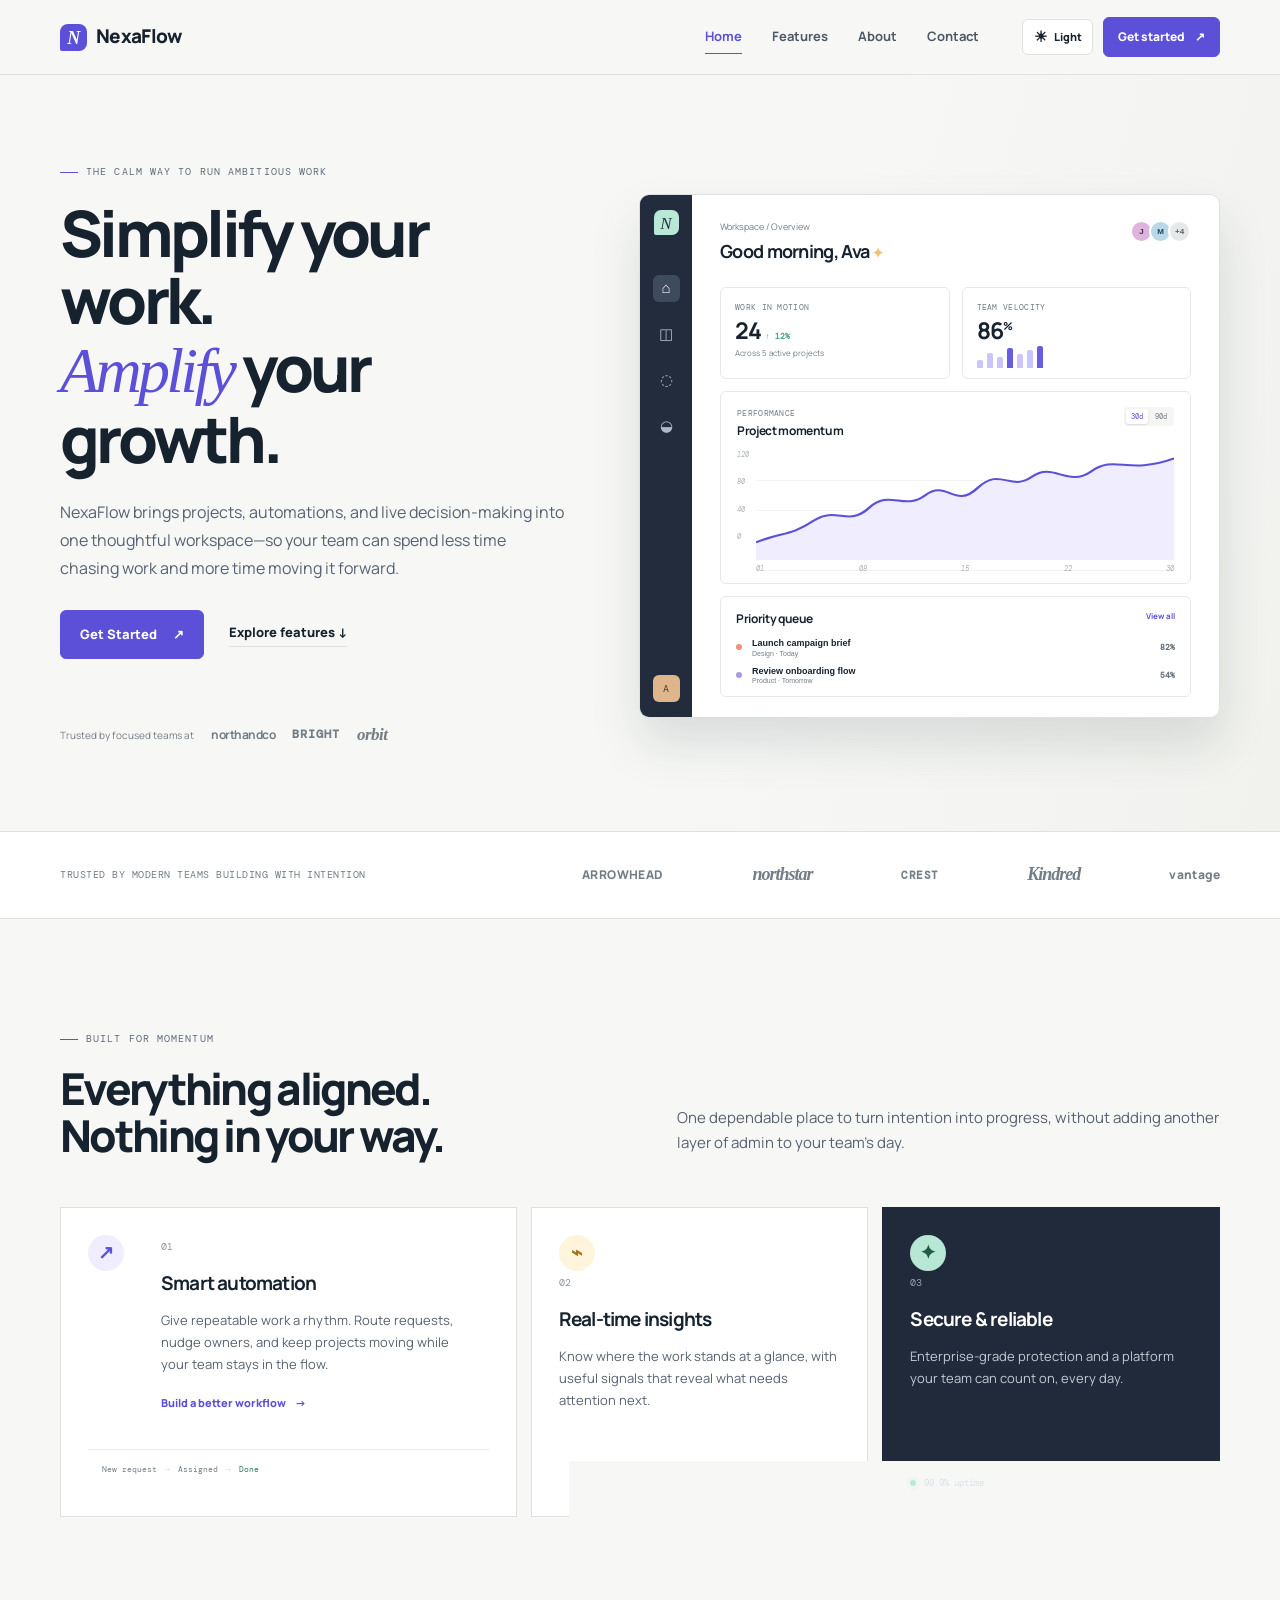
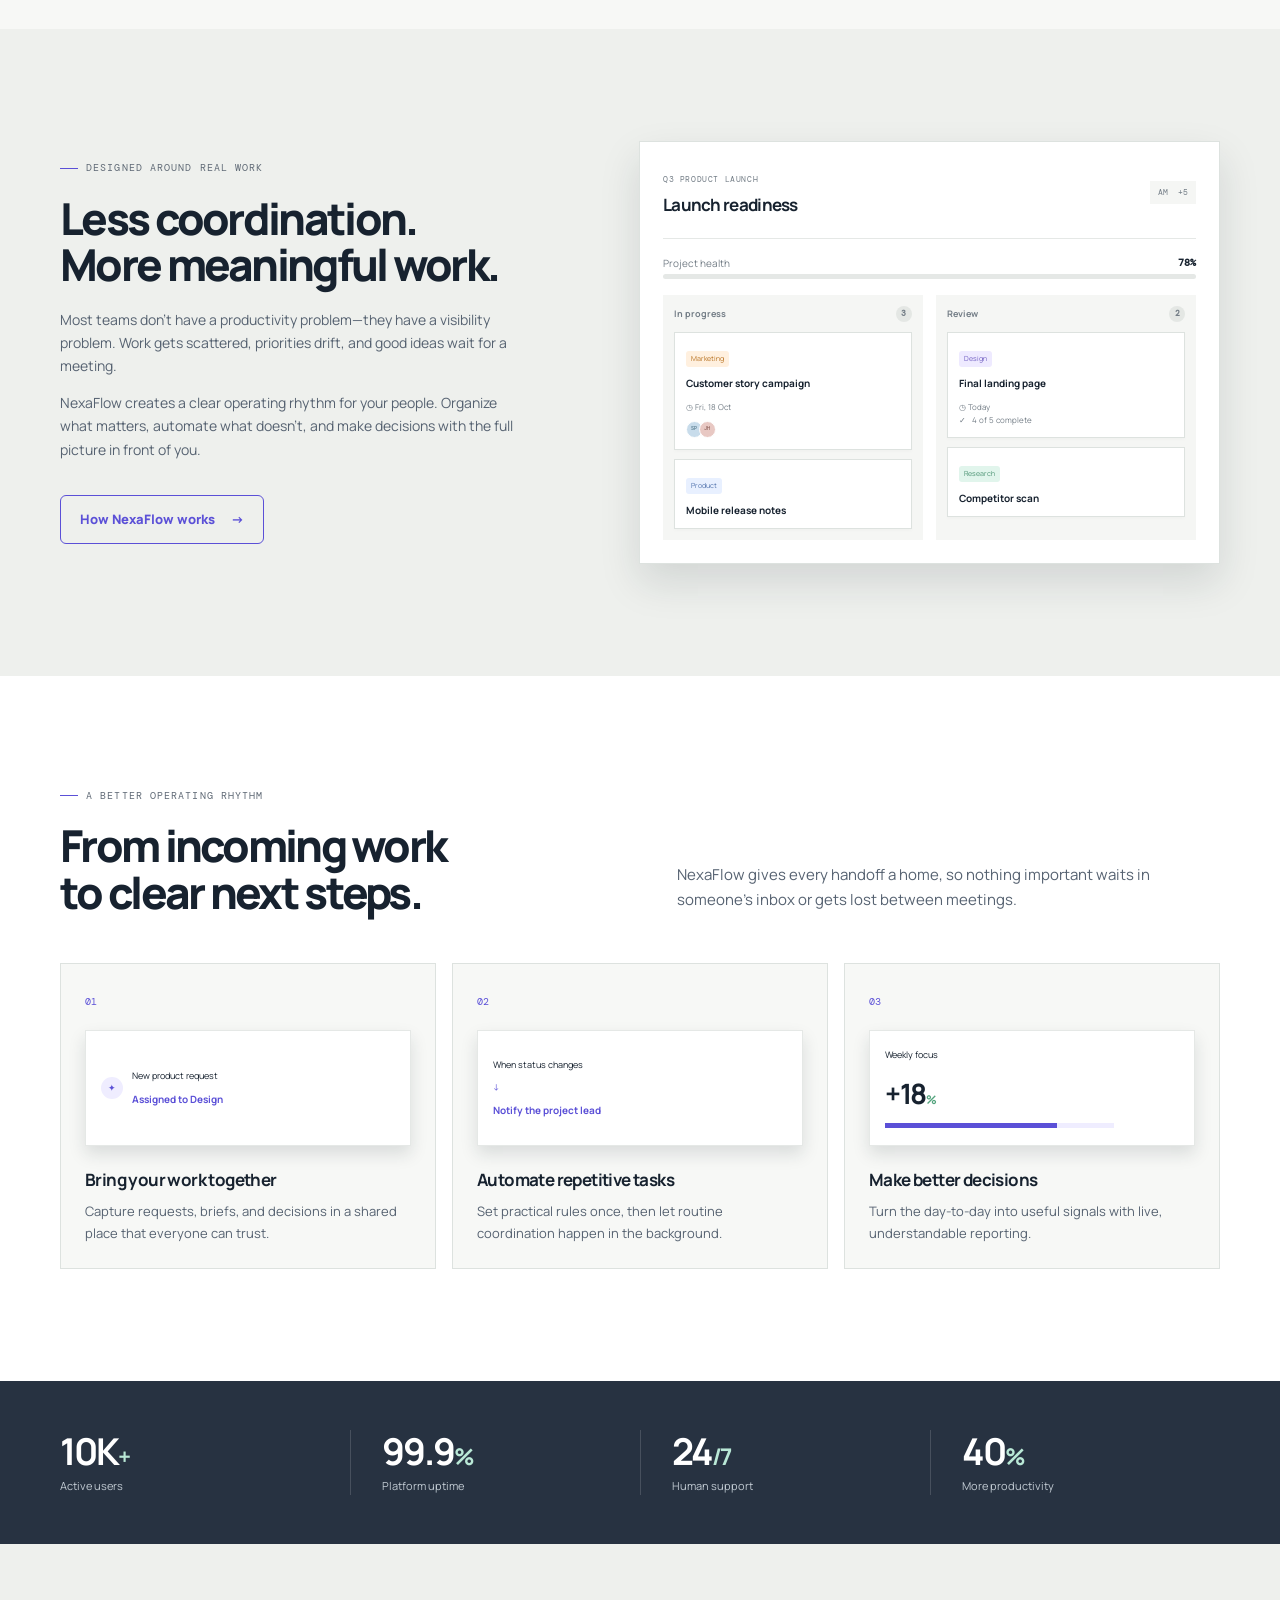
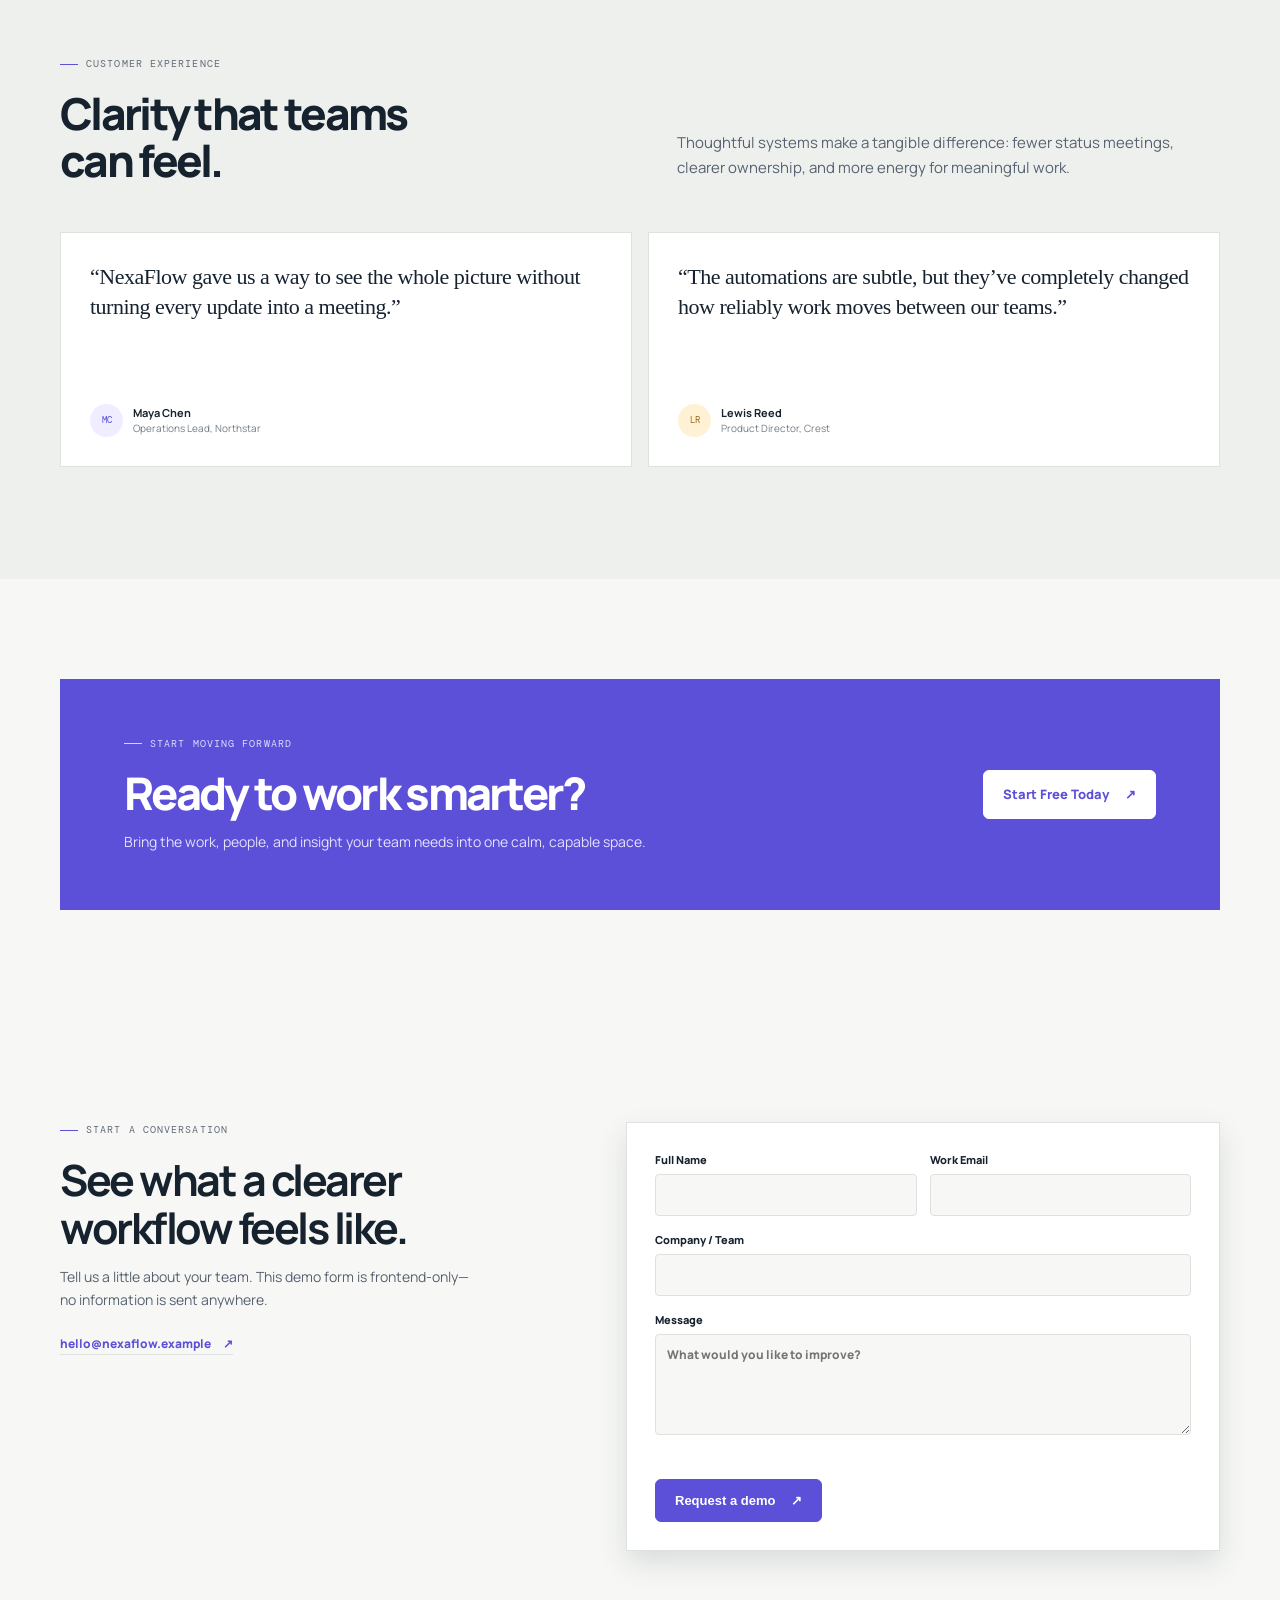
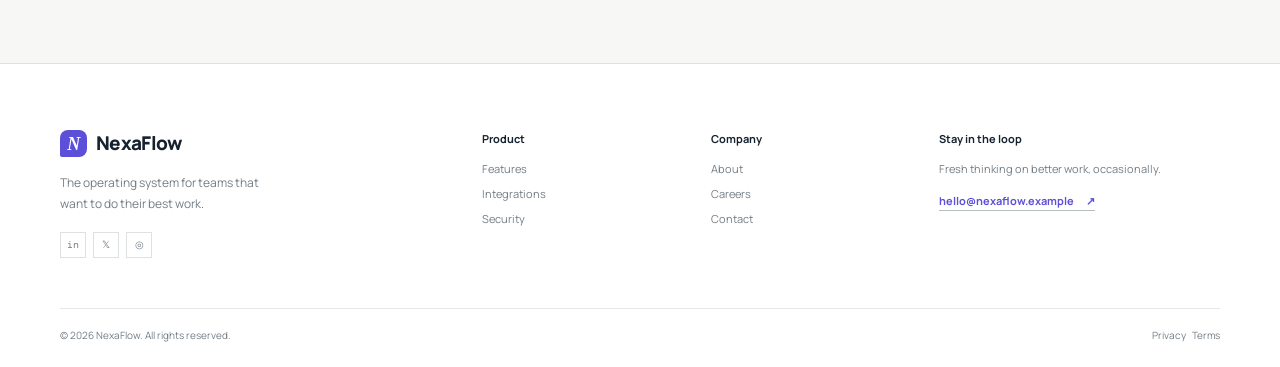
==== index.html @ 43feb3dc "xe" ====
<!DOCTYPE html>
<html lang="en">
  <head>
    <meta charset="UTF-8" />
    <meta name="viewport" content="width=device-width, initial-scale=1.0" />
    <meta name="description" content="NexaFlow is the operating system for focused, high-performing teams." />
    <title>NexaFlow — Work that moves forward</title>
    <link rel="preconnect" href="https://fonts.googleapis.com" />
    <link rel="preconnect" href="https://fonts.gstatic.com" crossorigin />
    <link href="https://fonts.googleapis.com/css2?family=DM+Mono:wght@400;500&family=Manrope:wght@400;500;600;700;800&display=swap" rel="stylesheet" />
    <link rel="stylesheet" href="/WebDev-L1-LandingPage/style.css" />
    <script src="app.js" defer></script>
  </head>
  <body>
    <header class="site-header">
      <nav class="nav container" aria-label="Primary navigation">
        <a class="brand" href="#home" aria-label="NexaFlow home"><span class="brand-mark">N</span>NexaFlow</a>
        <div class="nav-links" id="primary-menu">
          <a href="#home" aria-current="page">Home</a><a href="#features">Features</a><a href="#about">About</a><a href="#contact">Contact</a>
          <a class="mobile-cta" href="#contact">Get started <span aria-hidden="true">↗</span></a>
        </div>
        <div class="nav-actions">
          <button class="theme-toggle" type="button" aria-label="Switch to dark mode" aria-pressed="false">
            <span class="theme-icon theme-sun" aria-hidden="true">☀</span>
            <span class="theme-icon theme-moon" aria-hidden="true">☾</span>
            <span class="theme-toggle-label">Light</span>
          </button>
          <a class="button button-small desktop-cta" href="#contact">Get started <span aria-hidden="true">↗</span></a>
          <button class="menu-toggle" type="button" aria-controls="primary-menu" aria-expanded="false" aria-label="Open navigation menu"><span></span><span></span><span></span></button>
        </div>
      </nav>
    </header>

    <main>
      <section class="hero" id="home">
        <div class="container hero-grid">
          <div class="hero-copy">
            <p class="eyebrow"><span></span> The calm way to run ambitious work</p>
            <h1>Simplify your work.<br /><em>Amplify</em> your growth.</h1>
            <p class="hero-text">NexaFlow brings projects, automations, and live decision-making into one thoughtful workspace—so your team can spend less time chasing work and more time moving it forward.</p>
            <div class="hero-actions">
              <a class="button" href="#contact">Get Started <span aria-hidden="true">↗</span></a>
              <a class="text-link" href="#features">Explore features <span aria-hidden="true">↓</span></a>
            </div>
            <div class="trusted"><span>Trusted by focused teams at</span><b>northandco</b><b>BRIGHT</b><b>orbit</b></div>
          </div>
          <div class="dashboard dashboard-hero" aria-label="NexaFlow workspace preview">
            <div class="dash-sidebar"><div class="dash-logo">N</div><div class="side-icons"><i class="active">⌂</i><i>◫</i><i>◌</i><i>◒</i></div><i class="profile">A</i></div>
            <div class="dash-main">
              <div class="dash-top"><div><p class="dash-breadcrumb">Workspace / Overview</p><h2>Good morning, Ava <span>✦</span></h2></div><button class="avatar-stack" aria-label="Team members"><b>J</b><b>M</b><b>+4</b></button></div>
              <div class="metric-row"><article><small>WORK IN MOTION</small><strong>24 <span>↑ 12%</span></strong><p>Across 5 active projects</p></article><article><small>TEAM VELOCITY</small><strong>86<sup>%</sup></strong><div class="mini-bars"><i></i><i></i><i></i><i></i><i></i><i></i><i></i></div></article></div>
              <div class="chart-card"><div class="card-title"><div><small>PERFORMANCE</small><h3>Project momentum</h3></div><div class="range-switch" aria-label="Chart time range"><button class="is-selected" type="button" data-range="30">30d</button><button type="button" data-range="90">90d</button></div></div><div class="chart"><div class="y-axis"><i>120</i><i>80</i><i>40</i><i>0</i></div><svg viewBox="0 0 400 135" preserveAspectRatio="none" aria-hidden="true"><path class="chart-fill" d="M0 113 C25 100,33 105,55 86 S88 94,108 70 S141 74,162 54 S190 72,212 45 S243 50,264 31 S298 45,321 24 S355 29,400 8 V135 H0Z"/><path class="chart-line" d="M0 113 C25 100,33 105,55 86 S88 94,108 70 S141 74,162 54 S190 72,212 45 S243 50,264 31 S298 45,321 24 S355 29,400 8"/></svg><div class="x-axis"><i>01</i><i>08</i><i>15</i><i>22</i><i>30</i></div></div></div>
              <div class="activity"><div class="card-title"><h3>Priority queue</h3><a href="#features">View all</a></div><button class="task task-button" type="button" data-project="campaign"><span class="task-dot coral"></span><span><b>Launch campaign brief</b><small>Design · Today</small></span><strong>82%</strong></button><button class="task task-button" type="button" data-project="onboarding"><span class="task-dot lilac"></span><span><b>Review onboarding flow</b><small>Product · Tomorrow</small></span><strong>54%</strong></button></div>
            </div>
          </div>
        </div>
      </section>

      <section class="trust-band" aria-label="Trusted by modern teams"><div class="container"><p>Trusted by modern teams building with intention</p><div class="trust-logos" aria-label="Customer logos"><span>ARROWHEAD</span><span>northstar</span><span>CREST</span><span>Kindred</span><span>vantage</span></div></div></section>

      <section class="features section" id="features">
        <div class="container">
          <div class="section-intro"><p class="eyebrow"><span></span> Built for momentum</p><h2>Everything aligned.<br />Nothing in your way.</h2><p>One dependable place to turn intention into progress, without adding another layer of admin to your team’s day.</p></div>
          <div class="feature-grid">
            <article class="feature feature-wide"><div class="feature-icon purple">↗</div><div><p class="feature-number">01</p><h3>Smart automation</h3><p>Give repeatable work a rhythm. Route requests, nudge owners, and keep projects moving while your team stays in the flow.</p><a href="#about">Build a better workflow <span>→</span></a></div><div class="flow-diagram"><span>New request</span><i>→</i><span>Assigned</span><i>→</i><span class="flow-last">Done</span></div></article>
            <article class="feature"><div class="feature-icon amber">⌁</div><p class="feature-number">02</p><h3>Real-time insights</h3><p>Know where the work stands at a glance, with useful signals that reveal what needs attention next.</p></article>
            <article class="feature dark"><div class="feature-icon mint">✦</div><p class="feature-number">03</p><h3>Secure &amp; reliable</h3><p>Enterprise-grade protection and a platform your team can count on, every day.</p><div class="secure-line"><i></i><span>99.9% uptime</span></div></article>
          </div>
        </div>
      </section>

      <section class="product section" id="about"><div class="container product-grid"><div class="product-copy"><p class="eyebrow"><span></span> Designed around real work</p><h2>Less coordination.<br />More meaningful work.</h2><p>Most teams don’t have a productivity problem—they have a visibility problem. Work gets scattered, priorities drift, and good ideas wait for a meeting.</p><p>NexaFlow creates a clear operating rhythm for your people. Organize what matters, automate what doesn’t, and make decisions with the full picture in front of you.</p><a class="button button-outline" href="#contact">How NexaFlow works <span>→</span></a></div><div class="board" aria-label="Project board preview"><div class="board-heading"><div><span class="board-kicker">Q3 PRODUCT LAUNCH</span><h3>Launch readiness</h3></div><span class="board-avatars">AM&nbsp; +5</span></div><div class="board-progress"><span>Project health</span><b>78%</b><i><em></em></i></div><div class="board-columns"><div><h4>In progress <b>3</b></h4><article class="board-card"><small class="tag orange">Marketing</small><strong>Customer story campaign</strong><p><span>◷</span> Fri, 18 Oct</p><div class="card-people"><i>SP</i><i>JH</i></div></article><article class="board-card compact"><small class="tag blue">Product</small><strong>Mobile release notes</strong></article></div><div><h4>Review <b>2</b></h4><article class="board-card"><small class="tag purple-tag">Design</small><strong>Final landing page</strong><p><span>◷</span> Today</p><div class="checklist">✓ &nbsp; 4 of 5 complete</div></article><article class="board-card compact"><small class="tag green">Research</small><strong>Competitor scan</strong></article></div></div></div></div></section>

      <section class="how-it-works section"><div class="container"><div class="section-intro"><p class="eyebrow"><span></span> A better operating rhythm</p><h2>From incoming work<br />to clear next steps.</h2><p>NexaFlow gives every handoff a home, so nothing important waits in someone’s inbox or gets lost between meetings.</p></div><div class="steps-grid"><article class="step-card reveal"><span class="step-number">01</span><div class="step-visual inbox-visual"><i>✦</i><span>New product request</span><b>Assigned to Design</b></div><h3>Bring your work together</h3><p>Capture requests, briefs, and decisions in a shared place that everyone can trust.</p></article><article class="step-card reveal"><span class="step-number">02</span><div class="step-visual automation-visual"><span>When status changes</span><i>↓</i><b>Notify the project lead</b></div><h3>Automate repetitive tasks</h3><p>Set practical rules once, then let routine coordination happen in the background.</p></article><article class="step-card reveal"><span class="step-number">03</span><div class="step-visual insight-visual"><span>Weekly focus</span><strong>+18<small>%</small></strong><i></i></div><h3>Make better decisions</h3><p>Turn the day-to-day into useful signals with live, understandable reporting.</p></article></div></div></section>

      <section class="stats"><div class="container stats-grid"><div><strong>10K<span>+</span></strong><p>Active users</p></div><div><strong>99.9<span>%</span></strong><p>Platform uptime</p></div><div><strong>24<span>/7</span></strong><p>Human support</p></div><div><strong>40<span>%</span></strong><p>More productivity</p></div></div></section>

      <section class="testimonials section"><div class="container"><div class="section-intro"><p class="eyebrow"><span></span> Customer experience</p><h2>Clarity that teams<br />can feel.</h2><p>Thoughtful systems make a tangible difference: fewer status meetings, clearer ownership, and more energy for meaningful work.</p></div><div class="testimonial-grid"><figure class="testimonial reveal"><blockquote>“NexaFlow gave us a way to see the whole picture without turning every update into a meeting.”</blockquote><figcaption><span class="person-avatar purple-avatar">MC</span><span><b>Maya Chen</b><small>Operations Lead, Northstar</small></span></figcaption></figure><figure class="testimonial reveal"><blockquote>“The automations are subtle, but they’ve completely changed how reliably work moves between our teams.”</blockquote><figcaption><span class="person-avatar amber-avatar">LR</span><span><b>Lewis Reed</b><small>Product Director, Crest</small></span></figcaption></figure></div></div></section>

      <section class="final-cta section" id="contact"><div class="container cta-panel"><div><p class="eyebrow light"><span></span> Start moving forward</p><h2>Ready to work smarter?</h2><p>Bring the work, people, and insight your team needs into one calm, capable space.</p></div><a class="button button-light" href="#contact-form">Start Free Today <span>↗</span></a></div></section>

      <section class="contact-section section" id="contact-form"><div class="container contact-grid"><div><p class="eyebrow"><span></span> Start a conversation</p><h2>See what a clearer<br />workflow feels like.</h2><p>Tell us a little about your team. This demo form is frontend-only—no information is sent anywhere.</p><a class="contact-email" href="mailto:hello@nexaflow.example">hello@nexaflow.example <span>↗</span></a></div><form class="contact-form" novalidate><div class="form-row"><label>Full Name<input name="name" autocomplete="name" required /></label><label>Work Email<input name="email" type="email" autocomplete="email" required /></label></div><label>Company / Team<input name="company" autocomplete="organization" required /></label><label>Message<textarea name="message" rows="4" required placeholder="What would you like to improve?"></textarea></label><p class="form-status" role="status" aria-live="polite"></p><button class="button" type="submit"><span class="button-text">Request a demo</span><span class="button-loader" aria-hidden="true"></span><span aria-hidden="true">↗</span></button></form></div></section>
    </main>

    <footer class="footer"><div class="container footer-grid"><div class="footer-brand"><a class="brand" href="#home"><span class="brand-mark">N</span>NexaFlow</a><p>The operating system for teams that want to do their best work.</p><div class="socials"><a href="#contact" aria-label="LinkedIn">in</a><a href="#contact" aria-label="X">𝕏</a><a href="#contact" aria-label="Instagram">◎</a></div></div><div><h4>Product</h4><a href="#features">Features</a><a href="#about">Integrations</a><a href="#contact">Security</a></div><div><h4>Company</h4><a href="#about">About</a><a href="#contact">Careers</a><a href="#contact">Contact</a></div><div><h4>Stay in the loop</h4><p class="newsletter-text">Fresh thinking on better work, occasionally.</p><a class="footer-email" href="mailto:hello@nexaflow.example">hello@nexaflow.example <span>↗</span></a></div></div><div class="container footer-bottom"><span>© 2026 NexaFlow. All rights reserved.</span><span><a href="#contact">Privacy</a>&nbsp;&nbsp; <a href="#contact">Terms</a></span></div></footer>
    <div class="project-modal" aria-hidden="true" role="dialog" aria-modal="true" aria-labelledby="modal-title"><div class="modal-backdrop" data-close-modal></div><div class="modal-card" role="document"><button class="modal-close" type="button" aria-label="Close project details" data-close-modal>×</button><p class="eyebrow"><span></span> Project details</p><h2 id="modal-title">Launch campaign brief</h2><p class="modal-copy">A focused campaign plan for the Q3 launch, including audience, positioning, channel ownership, and final review milestones.</p><div class="modal-meta"><span><b>Owner</b> Maya Chen</span><span><b>Due</b> Today</span><span><b>Status</b> In review</span></div><div class="modal-progress"><div><span>Completion</span><b>82%</b></div><i><em></em></i></div><button class="button" type="button" data-close-modal>Got it <span>→</span></button></div></div>
  </body>
</html>
---- WebDev-L1-LandingPage/style.css ----
:root { --ink:#17222f; --muted:#64707d; --paper:#f7f8f6; --line:#dde2df; --purple:#5b50d7; --purple-soft:#efedff; --mint:#b9e8d6; --coral:#ef907e; --amber:#edc46f; --navy:#202a3b; --serif: Georgia, 'Times New Roman', serif; --sans:'Manrope',Arial,sans-serif; --mono:'DM Mono',monospace; }
* { box-sizing:border-box; } html { scroll-behavior:smooth; } body { margin:0; color:var(--ink); background:var(--paper); font-family:var(--sans); font-size:15px; line-height:1.65; overflow-x:hidden; } a { color:inherit; text-decoration:none; } .container { width:min(1160px, calc(100% - 48px)); margin:auto; } .site-header { position:sticky; top:0; z-index:20; background:rgba(247,248,246,.94); border-bottom:1px solid rgba(221,226,223,.8); backdrop-filter:blur(10px); } .nav { height:74px; display:flex; align-items:center; justify-content:space-between; gap:25px; } .brand { display:inline-flex; align-items:center; gap:9px; font-size:19px; font-weight:800; letter-spacing:-.7px; } .brand-mark { display:inline-grid; place-items:center; width:27px; height:27px; color:#fff; background:var(--purple); border-radius:8px 8px 8px 2px; font-family:var(--serif); font-size:18px; font-style:italic; } .nav-links { display:flex; gap:30px; margin-left:auto; margin-right:18px; } .nav-links a { position:relative; color:#4e5966; font-size:13px; font-weight:700; } .nav-links a:after { content:''; position:absolute; left:0; bottom:-6px; height:1px; width:0; background:var(--purple); transition:.25s; } .nav-links a:hover { color:var(--purple); } .nav-links a:hover:after { width:100%; } .button { display:inline-flex; align-items:center; justify-content:center; gap:16px; padding:13px 19px; border:1px solid var(--purple); border-radius:6px; background:var(--purple); color:#fff; font-size:13px; font-weight:800; transition:transform .22s, background .22s, box-shadow .22s; } .button:hover { background:#483ec0; box-shadow:0 9px 20px rgba(72,62,192,.18); transform:translateY(-2px); } .button-small { padding:9px 14px; gap:10px; font-size:12px; }.hero { padding:89px 0 82px; background:linear-gradient(105deg,#f7f8f6 60%,#f1f2ee); }.hero-grid,.product-grid { display:grid; grid-template-columns:.93fr 1.07fr; align-items:center; gap:74px; }.eyebrow { display:flex; align-items:center; gap:8px; margin:0 0 18px; color:#616b77; font-family:var(--mono); font-size:10px; letter-spacing:1.1px; text-transform:uppercase; }.eyebrow span { width:18px; height:1px; background:var(--purple); }.hero h1,.section-intro h2,.product h2,.cta-panel h2 { margin:0; font-size:clamp(42px,5vw,67px); letter-spacing:-3.7px; line-height:1.06; font-weight:800; }.hero h1 em { color:var(--purple); font-family:var(--serif); font-weight:400; }.hero-text { max-width:535px; margin:25px 0 28px; color:#566271; font-size:16px; line-height:1.75; }.hero-actions { display:flex; align-items:center; gap:25px; }.text-link { border-bottom:1px solid #aeb5bc; padding-bottom:3px; color:#354150; font-size:13px; font-weight:800; }.text-link:hover { color:var(--purple); border-color:var(--purple); }.trusted { display:flex; align-items:center; gap:17px; margin-top:62px; color:#8b9298; font-size:10px; }.trusted b { color:#8b9298; font-size:12px; letter-spacing:-.5px; }.trusted b:nth-child(3){ font-family:var(--mono); letter-spacing:1px; }.trusted b:nth-child(4){ font-family:var(--serif); font-size:17px; font-style:italic; }
/* dashboard */ .dashboard { overflow:hidden; background:#fff; border:1px solid #d7ddda; border-radius:10px; box-shadow:0 26px 50px rgba(26,37,47,.13); }.dashboard-hero { display:grid; grid-template-columns:52px 1fr; min-height:466px; }.dash-sidebar { display:flex; flex-direction:column; align-items:center; padding:15px 0; background:#222c3c; color:#aeb9c6; }.dash-logo { display:grid; place-items:center; width:25px; height:25px; margin-bottom:40px; border-radius:7px 7px 7px 2px; background:var(--mint); color:#273242; font-family:var(--serif); font-size:17px; font-style:italic; }.side-icons { display:grid; gap:19px; }.side-icons i,.profile { display:grid; place-items:center; width:27px; height:27px; border-radius:6px; font-size:15px; font-style:normal; }.side-icons .active { background:#3e4b5c; color:#fff; }.profile { margin-top:auto; background:#dfb68b; color:#443728; font-family:var(--mono); font-size:10px; }.dash-main { padding:25px 28px 20px; }.dash-top,.card-title { display:flex; justify-content:space-between; gap:15px; align-items:flex-start; }.dash-breadcrumb { margin:0 0 2px; color:#9aa3ab; font-size:9px; }.dash-top h2 { margin:0; font-size:18px; letter-spacing:-.7px; }.dash-top h2 span { color:#edc46f; font-size:14px; }.avatar-stack { display:flex; padding:0; background:none; border:0; }.avatar-stack b { display:grid; place-items:center; width:23px; height:23px; margin-left:-4px; border:2px solid #fff; border-radius:50%; background:#dcb4dc; color:#48354c; font-size:8px; }.avatar-stack b:nth-child(2){background:#b9d8e8;color:#244458}.avatar-stack b:nth-child(3){background:#e7e9e8;color:#55606a}.metric-row { display:grid; grid-template-columns:1fr 1fr; gap:12px; margin:20px 0 12px; }.metric-row article,.chart-card,.activity { border:1px solid #e5e8e6; border-radius:6px; }.metric-row article { padding:13px 14px 10px; }.metric-row small,.card-title small { display:block; color:#8c969c; font-family:var(--mono); font-size:8px; letter-spacing:.3px; }.metric-row strong { display:block; margin-top:3px; font-size:23px; letter-spacing:-1px; line-height:1.2; }.metric-row strong span { color:#55a77f; font-family:var(--mono); font-size:8px; letter-spacing:0; }.metric-row sup { font-size:11px; }.metric-row p { margin:2px 0 0; color:#9099a0; font-size:8px; }.mini-bars { display:flex; height:22px; align-items:end; gap:4px; margin-top:2px; }.mini-bars i { width:6px; background:#cac5fa; border-radius:2px 2px 0 0; }.mini-bars i:nth-child(1){height:8px}.mini-bars i:nth-child(2){height:15px}.mini-bars i:nth-child(3){height:11px}.mini-bars i:nth-child(4){height:20px;background:#675de0}.mini-bars i:nth-child(5){height:14px}.mini-bars i:nth-child(6){height:18px}.mini-bars i:nth-child(7){height:22px;background:#675de0}.chart-card { padding:15px 16px 9px; }.card-title h3 { margin:0; font-size:12px; letter-spacing:-.35px; }.card-title>span,.card-title a { color:#7c858e; font-size:8px; }.card-title a { color:var(--purple); font-weight:700; }.chart { position:relative; height:123px; margin:11px 0 0 19px; background:repeating-linear-gradient(to bottom,transparent 0,transparent 29px,#f0f2f1 30px); }.chart svg { position:absolute; width:100%; height:108px; bottom:14px; }.chart-line { fill:none; stroke:#675de0; stroke-width:2.5; }.chart-fill { fill:#f0efff; }.y-axis,.x-axis { position:absolute; color:#aab1b5; font-family:var(--mono); font-size:7px; }.y-axis { left:-19px; top:-2px; height:93px; display:flex; flex-direction:column; justify-content:space-between; }.x-axis { display:flex; justify-content:space-between; width:100%; bottom:0; }.activity { margin-top:12px; padding:12px 15px; }.task { display:grid; grid-template-columns:8px 1fr auto; align-items:center; gap:8px; padding-top:9px; }.task-dot { width:6px; height:6px; border-radius:50%; }.coral{background:var(--coral)} .lilac{background:#a69be7}.task b { display:block; font-size:9px; line-height:1.3; }.task small { display:block; color:#9ba2a7; font-size:7px; }.task strong { color:#69727a; font-family:var(--mono); font-size:8px; }
.section { padding:112px 0; }.section-intro { display:grid; grid-template-columns:1fr 1fr; column-gap:74px; margin-bottom:48px; }.section-intro .eyebrow { grid-column:1/-1; }.section-intro h2,.product h2,.cta-panel h2 { font-size:44px; letter-spacing:-2.7px; }.section-intro>p:last-child { align-self:end; margin:0 0 3px; color:var(--muted); }.feature-grid { display:grid; grid-template-columns:1.15fr .85fr .85fr; gap:14px; }.feature { position:relative; min-height:310px; padding:27px; border:1px solid var(--line); background:#fff; }.feature-wide { display:grid; grid-template-columns:55px 1fr; column-gap:18px; }.feature-icon { display:grid; place-items:center; width:36px; height:36px; border-radius:50%; font-size:19px; font-weight:600; }.purple{background:var(--purple-soft);color:var(--purple)}.amber{background:#fff5dc;color:#a77512}.mint{background:#b8e8d5;color:#245a4b}.feature-number { margin:4px 0 13px; color:#8e969d; font-family:var(--mono); font-size:10px; }.feature h3 { margin:0 0 9px; font-size:19px; letter-spacing:-.8px; }.feature p:not(.feature-number) { max-width:310px; margin:0; color:var(--muted); font-size:13px; line-height:1.7; }.feature a { display:inline-block; margin-top:19px; color:var(--purple); font-size:11px; font-weight:800; }.feature a span { margin-left:7px; }.flow-diagram { grid-column:1/-1; align-self:end; display:flex; align-items:center; gap:8px; padding:13px 14px; border-top:1px solid #edf0ee; color:#75808a; font-family:var(--mono); font-size:8px; }.flow-diagram i { color:#c3c9c7; font-style:normal; }.flow-diagram .flow-last { color:#287c63; }.feature.dark { background:#222c3c; border-color:#222c3c; color:#fff; }.feature.dark .feature-number { color:#97a2b2; }.feature.dark p:not(.feature-number) { color:#c3cbd4; }.secure-line { position:absolute; bottom:25px; left:27px; right:27px; display:flex; align-items:center; gap:8px; color:#d9e1e8; font-family:var(--mono); font-size:9px; }.secure-line i { width:6px; height:6px; border-radius:50%; background:var(--mint); box-shadow:0 0 0 4px rgba(185,232,214,.12); }
.product { background:#eef0ed; }.product-copy p:not(.eyebrow) { max-width:470px; color:#5f6a73; font-size:14px; }.product-copy p:nth-of-type(2) { margin-top:20px; }.button-outline { margin-top:20px; background:transparent; color:var(--purple); }.button-outline:hover { color:#fff; }.board { padding:23px; border:1px solid #d4dad6; background:#fff; box-shadow:0 18px 38px rgba(44,60,54,.09); }.board-heading { display:flex; align-items:center; justify-content:space-between; padding-bottom:18px; border-bottom:1px solid #e8ece9; }.board-kicker { color:#8b9694; font-family:var(--mono); font-size:8px; letter-spacing:.6px; }.board-heading h3 { margin:2px 0 0; font-size:17px; letter-spacing:-.7px; }.board-avatars { padding:5px 8px; background:#f3f4f2; color:#6c747d; font-family:var(--mono); font-size:8px; }.board-progress { display:grid; grid-template-columns:1fr auto; align-items:center; gap:3px 10px; padding:16px 0; color:#68737d; font-size:10px; }.board-progress b { color:#3a4650; font-family:var(--mono); font-size:10px; }.board-progress i { grid-column:1/-1; display:block; height:5px; background:#edf0ee; border-radius:5px; }.board-progress em { display:block; width:78%; height:100%; background:#7b70df; border-radius:5px; }.board-columns { display:grid; grid-template-columns:1fr 1fr; gap:13px; }.board-columns>div { min-width:0; padding:11px; background:#f5f6f4; }.board-columns h4 { display:flex; justify-content:space-between; align-items:center; margin:0 0 10px; color:#66707a; font-size:9px; }.board-columns h4 b { display:grid; place-items:center; width:16px; height:16px; border-radius:50%; background:#e4e7e4; font-family:var(--mono); font-size:8px; }.board-card { padding:11px; margin-bottom:9px; background:#fff; border:1px solid #e5e8e5; box-shadow:0 2px 3px rgba(0,0,0,.02); }.board-card:last-child { margin-bottom:0; }.board-card .tag { display:inline-block; padding:2px 5px; border-radius:3px; font-size:7px; }.orange{background:#fff0df;color:#b87221}.blue{background:#e8f0ff;color:#5273ad}.purple-tag{background:#eeeaff;color:#7361c3}.green{background:#e1f5ec;color:#4d9474}.board-card strong { display:block; margin:7px 0 10px; font-size:10px; line-height:1.4; }.board-card p,.checklist { margin:0; color:#929aa0; font-size:8px; }.card-people { display:flex; margin-top:8px; }.card-people i { display:grid; place-items:center; width:17px; height:17px; margin-right:-4px; border:1px solid #fff; border-radius:50%; background:#c8dceb; color:#386075; font-family:var(--mono); font-size:5px; font-style:normal; }.card-people i+ i { background:#e8c8c3; color:#75463e; }.compact strong { margin-bottom:0; }
.stats { padding:49px 0; background:#273241; color:#fff; }.stats-grid { display:grid; grid-template-columns:repeat(4,1fr); }.stats-grid>div { padding:0 31px; border-left:1px solid rgba(255,255,255,.15); }.stats-grid>div:first-child { border-left:0; padding-left:0; }.stats strong { display:block; font-size:37px; letter-spacing:-2px; line-height:1.15; }.stats strong span { color:var(--mint); font-size:23px; }.stats p { margin:4px 0 0; color:#c2cbd3; font-size:11px; }.final-cta { padding:100px 0; }.cta-panel { display:flex; align-items:center; justify-content:space-between; gap:40px; padding:57px 64px; background:var(--purple); color:#fff; }.eyebrow.light { color:#dedbff; }.eyebrow.light span { background:var(--mint); }.cta-panel h2 { font-size:45px; }.cta-panel p:not(.eyebrow) { max-width:550px; margin:12px 0 0; color:#e4e1ff; font-size:14px; }.button-light { flex:none; background:#fff; border-color:#fff; color:var(--purple); }.button-light:hover { background:#eff0ff; color:#4137b3; box-shadow:none; }.footer { padding:64px 0 23px; border-top:1px solid var(--line); background:#fff; }.footer-grid { display:grid; grid-template-columns:2fr 1fr 1fr 1.45fr; gap:35px; padding-bottom:50px; }.footer-brand p { max-width:225px; margin:14px 0 18px; color:#737d86; font-size:12px; line-height:1.7; }.socials { display:flex; gap:7px; }.socials a { display:grid; place-items:center; width:26px; height:26px; border:1px solid #dce2de; color:#69737c; font-family:var(--mono); font-size:10px; transition:.2s; }.socials a:hover { border-color:var(--purple); color:var(--purple); }.footer h4 { margin:2px 0 12px; font-size:11px; }.footer-grid>div:not(:first-child) a:not(.footer-email) { display:block; margin:7px 0; color:#707a83; font-size:11px; }.footer-grid>div:not(:first-child) a:hover { color:var(--purple); }.newsletter-text { margin:0 0 10px; color:#737d86; font-size:11px; }.footer-email { display:inline-block; border-bottom:1px solid #b7bfbb; color:var(--purple); font-size:11px; font-weight:700; }.footer-email span { margin-left:10px; }.footer-bottom { display:flex; justify-content:space-between; padding-top:18px; border-top:1px solid #e9ece9; color:#89929a; font-size:10px; }
@media (max-width: 900px) { .hero { padding:65px 0; }.hero-grid,.product-grid { grid-template-columns:1fr; gap:48px; }.hero-copy { max-width:680px; }.dashboard-hero { max-width:680px; width:100%; }.section { padding:78px 0; }.section-intro { gap:35px; }.feature-grid { grid-template-columns:1.15fr 1fr; }.feature.dark { grid-column:1/-1; min-height:230px; }.cta-panel { padding:44px; }.footer-grid { grid-template-columns:1.7fr 1fr 1fr; }.footer-grid>div:last-child { grid-column:1/-1; }.trusted { margin-top:38px; } }
@media (max-width: 620px) { .container { width:min(100% - 32px, 1160px); }.nav { height:64px; }.nav-links { display:none; }.button-small { margin-left:auto; }.hero { padding:54px 0 55px; }.hero h1 { font-size:43px; letter-spacing:-2.6px; }.hero-text { font-size:14px; }.hero-actions { gap:17px; }.trusted { flex-wrap:wrap; gap:7px 14px; font-size:9px; }.dashboard-hero { grid-template-columns:42px 1fr; min-height:420px; }.dash-main { padding:18px 14px 15px; }.dash-sidebar { padding:11px 0; }.dash-logo { margin-bottom:31px; }.metric-row { gap:7px; }.metric-row article { padding:10px; }.chart-card { padding:12px 10px 7px; }.activity { padding:10px; }.section-intro { display:block; margin-bottom:31px; }.section-intro h2,.product h2,.cta-panel h2 { font-size:36px; letter-spacing:-2.1px; }.section-intro>p:last-child { margin-top:15px; }.feature-grid { grid-template-columns:1fr; }.feature,.feature.dark { min-height:0; }.feature-wide { min-height:280px; }.feature.dark { min-height:230px; }.product-grid { gap:40px; }.board { padding:14px; }.board-columns { gap:7px; }.board-columns>div { padding:7px; }.board-card { padding:8px; }.stats { padding:27px 0; }.stats-grid { grid-template-columns:1fr 1fr; gap:23px 0; }.stats-grid>div,.stats-grid>div:first-child { padding:0 17px; }.stats-grid>div:nth-child(odd) { border-left:0; padding-left:0; }.stats strong { font-size:31px; }.final-cta { padding:58px 0; }.cta-panel { display:block; padding:36px 25px; }.cta-panel p:not(.eyebrow) { margin-bottom:24px; }.footer { padding-top:45px; }.footer-grid { grid-template-columns:1fr 1fr; gap:30px 20px; }.footer-brand,.footer-grid>div:last-child { grid-column:1/-1; }.footer-bottom { flex-direction:column; gap:6px; }.board-heading h3 { font-size:14px; } }

/* Theme tokens and interactive controls */
:root { --surface:#ffffff; --surface-muted:#eef0ed; --surface-subtle:#f5f6f4; --hero-surface:#f1f2ee; --text-soft:#566271; --text-faint:#737d86; --dashboard-line:#e5e8e6; --shadow:rgba(26,37,47,.13); --header-bg:rgba(247,248,246,.94); --button-hover:#483ec0; --focus-ring:rgba(91,80,215,.32); }
:root[data-theme="dark"] { color-scheme:dark; --ink:#edf2f7; --muted:#abb7c4; --paper:#141b25; --line:#324152; --purple:#988cf7; --purple-soft:#29264c; --mint:#9edcc6; --coral:#f0a18f; --amber:#f0ce7e; --navy:#111923; --surface:#1c2633; --surface-muted:#192330; --surface-subtle:#253140; --hero-surface:#18212d; --text-soft:#bac5d0; --text-faint:#9ba8b5; --dashboard-line:#344456; --shadow:rgba(0,0,0,.3); --header-bg:rgba(20,27,37,.92); --button-hover:#afa7ff; --focus-ring:rgba(158,220,198,.3); }
body, .site-header, .hero, .product, .feature, .dashboard, .metric-row article, .chart-card, .activity, .board, .board-columns > div, .board-card, .footer, .socials a, .button, .button-outline, .nav-links, .theme-toggle, .menu-toggle { transition:background-color .28s ease, color .28s ease, border-color .28s ease, box-shadow .28s ease, transform .22s ease; }
:focus-visible { outline:3px solid var(--focus-ring); outline-offset:3px; }
body { background:var(--paper); color:var(--ink); }
.site-header { background:var(--header-bg); border-color:var(--line); }
.nav-actions { display:flex; align-items:center; gap:10px; }
.theme-toggle { display:inline-flex; align-items:center; justify-content:center; gap:7px; min-height:36px; padding:7px 10px; border:1px solid var(--line); border-radius:6px; background:var(--surface); color:var(--ink); font-family:var(--sans); font-size:11px; font-weight:800; cursor:pointer; }
.theme-toggle:hover { border-color:var(--purple); color:var(--purple); transform:translateY(-1px); }
.theme-icon { display:grid; place-items:center; width:14px; font-size:15px; line-height:1; }
.theme-moon { display:none; }
:root[data-theme="dark"] .theme-sun { display:none; }
:root[data-theme="dark"] .theme-moon { display:grid; color:var(--mint); }
.menu-toggle { display:none; width:38px; height:36px; padding:8px; border:1px solid var(--line); border-radius:6px; background:var(--surface); cursor:pointer; }
.menu-toggle span { display:block; width:19px; height:2px; margin:3px auto; background:var(--ink); transition:transform .22s ease, opacity .22s ease; }
.mobile-cta { display:none; }
.hero { background:linear-gradient(105deg,var(--paper) 60%,var(--hero-surface)); }
.hero-text,.section-intro>p:last-child,.product-copy p:not(.eyebrow),.feature p:not(.feature-number) { color:var(--text-soft); }
.text-link { color:var(--ink); border-color:var(--line); }
.trusted,.trusted b,.footer-brand p,.newsletter-text,.footer-grid>div:not(:first-child) a:not(.footer-email),.footer-bottom { color:var(--text-faint); }
.dashboard,.feature,.board,.board-card,.footer { background:var(--surface); border-color:var(--line); }
.dashboard { box-shadow:0 26px 50px var(--shadow); }
.metric-row article,.chart-card,.activity { border-color:var(--dashboard-line); background:var(--surface); }
.chart { background:repeating-linear-gradient(to bottom,transparent 0,transparent 29px,var(--dashboard-line) 30px); }
.chart-fill { fill:var(--purple-soft); }.chart-line { stroke:var(--purple); }
.dash-main,.board-heading h3,.board-progress b,.board-card strong { color:var(--ink); }
.dash-breadcrumb,.metric-row small,.card-title small,.metric-row p,.task small,.board-kicker,.board-card p,.checklist,.board-columns h4,.board-progress,.card-title>span { color:var(--text-faint); }
.avatar-stack b { border-color:var(--surface); }
.flow-diagram { border-color:var(--dashboard-line); color:var(--text-faint); }
.feature.dark { background:var(--navy); border-color:var(--navy); }
.product { background:var(--surface-muted); }
.board { border-color:var(--line); box-shadow:0 18px 38px var(--shadow); }
.board-heading { border-color:var(--dashboard-line); }.board-avatars,.board-columns>div { background:var(--surface-subtle); color:var(--text-faint); }.board-progress i { background:var(--dashboard-line); }
.socials a { border-color:var(--line); color:var(--text-faint); }.footer { border-color:var(--line); }.footer-bottom { border-color:var(--dashboard-line); }
.button:hover { background:var(--button-hover); border-color:var(--button-hover); color:#fff; }.button-outline { background:transparent; color:var(--purple); }.button-outline:hover { color:#fff; }.button-light { background:var(--surface); border-color:var(--surface); color:var(--purple); }.button-light:hover { background:var(--purple-soft); border-color:var(--purple-soft); color:var(--purple); }
.feature:hover,.board-card:hover { transform:translateY(-4px); box-shadow:0 12px 26px var(--shadow); }.feature.dark:hover { box-shadow:0 16px 30px var(--shadow); }

/* Mobile-first navigation and smaller viewport refinements */
@media (max-width: 700px) {
  .nav { position:relative; gap:10px; }.desktop-cta { display:none; }.menu-toggle { display:block; }.nav-actions { margin-left:auto; gap:7px; }
  .nav-links { position:absolute; top:calc(100% + 9px); right:0; left:0; display:grid; gap:0; margin:0; padding:8px; border:1px solid var(--line); border-radius:8px; background:var(--surface); box-shadow:0 16px 32px var(--shadow); opacity:0; pointer-events:none; transform:translateY(-8px); transition:opacity .2s ease,transform .2s ease,background-color .28s ease,border-color .28s ease; }
  .nav-links.is-open { opacity:1; pointer-events:auto; transform:translateY(0); }.nav-links a { padding:11px 12px; border-radius:5px; color:var(--ink); }.nav-links a:hover { background:var(--surface-muted); }.nav-links a:after { display:none; }.mobile-cta { display:block; margin-top:3px; background:var(--purple); color:#fff !important; text-align:center; }.mobile-cta:hover { background:var(--button-hover) !important; color:#fff !important; }
  .menu-toggle.is-open span:nth-child(1) { transform:translateY(5px) rotate(45deg); }.menu-toggle.is-open span:nth-child(2) { opacity:0; }.menu-toggle.is-open span:nth-child(3) { transform:translateY(-5px) rotate(-45deg); }
  .nav-links { display:grid; }
}
@media (max-width: 420px) {
  .container { width:min(100% - 24px, 1160px); }.brand { font-size:17px; }.brand-mark { width:25px; height:25px; }.theme-toggle { width:36px; padding:7px; gap:0; }.theme-toggle-label { position:absolute; width:1px; height:1px; overflow:hidden; clip:rect(0 0 0 0); white-space:nowrap; }.hero h1 { font-size:37px; }.hero-actions { align-items:stretch; flex-direction:column; gap:16px; }.hero-actions .button { width:100%; }.hero-actions .text-link { align-self:flex-start; }.dashboard-hero { grid-template-columns:36px 1fr; min-height:390px; }.dash-main { padding:16px 10px 12px; }.dash-top h2 { font-size:15px; }.metric-row article { padding:8px; }.metric-row strong { font-size:19px; }.metric-row p { font-size:7px; }.chart { margin-left:16px; }.board-columns { grid-template-columns:1fr; }.board-card { margin-bottom:7px; }.section-intro h2,.product h2,.cta-panel h2 { font-size:32px; }.cta-panel { padding:31px 20px; }.stats-grid>div,.stats-grid>div:first-child { padding:0 11px; }.footer-grid { grid-template-columns:1fr; }.footer-brand { grid-column:auto; }.footer-grid>div:last-child { grid-column:auto; }
}
@media (prefers-reduced-motion: reduce) { *, *::before, *::after { scroll-behavior:auto !important; transition-duration:.01ms !important; animation-duration:.01ms !important; animation-iteration-count:1 !important; } }

/* Expanded product experience */
.site-header.is-scrolled { box-shadow:0 7px 18px var(--shadow); }.nav-links a[aria-current="page"] { color:var(--purple); }.nav-links a[aria-current="page"]:after { width:100%; }
.trust-band { padding:28px 0; border-top:1px solid var(--line); border-bottom:1px solid var(--line); background:var(--surface); }.trust-band .container { display:flex; align-items:center; justify-content:space-between; gap:30px; }.trust-band p { margin:0; color:var(--text-faint); font-family:var(--mono); font-size:10px; letter-spacing:.5px; text-transform:uppercase; }.trust-logos { display:flex; align-items:center; justify-content:space-between; gap:26px; min-width:55%; color:var(--text-faint); }.trust-logos span { font-size:12px; font-weight:800; letter-spacing:.4px; }.trust-logos span:nth-child(2),.trust-logos span:nth-child(4) { font-family:var(--serif); font-size:18px; font-style:italic; letter-spacing:-1px; }.trust-logos span:nth-child(3) { font-family:var(--mono); font-size:11px; }.range-switch { display:flex; gap:2px; padding:2px; background:var(--surface-subtle); border-radius:4px; }.range-switch button { border:0; padding:3px 5px; border-radius:3px; background:transparent; color:var(--text-faint); font-family:var(--mono); font-size:7px; cursor:pointer; }.range-switch button.is-selected { background:var(--surface); color:var(--purple); box-shadow:0 1px 2px var(--shadow); }.task-button { width:100%; border:0; padding:9px 0 0; background:transparent; color:inherit; text-align:left; cursor:pointer; border-radius:3px; }.task-button:hover { background:var(--surface-subtle); }.task-button:focus-visible { outline-offset:1px; }.dashboard.is-active .chart-line { stroke-dasharray:700; stroke-dashoffset:700; animation:draw-chart 1.15s ease forwards; }.dashboard.is-active .chart-fill { opacity:0; animation:fade-chart .55s .6s ease forwards; } .chart.range-90 svg { transform:scaleY(.84); transform-origin:bottom; }.board-progress em { width:0; transition:width 1s ease; }
.how-it-works { background:var(--surface); }.steps-grid { display:grid; grid-template-columns:repeat(3,1fr); gap:16px; }.step-card { padding:24px; border:1px solid var(--line); background:var(--paper); }.step-number { color:var(--purple); font-family:var(--mono); font-size:10px; }.step-card h3 { margin:20px 0 7px; font-size:17px; letter-spacing:-.6px; }.step-card p { margin:0; color:var(--text-soft); font-size:13px; }.step-visual { display:flex; flex-direction:column; justify-content:center; gap:7px; min-height:116px; margin-top:17px; padding:15px; background:var(--surface); border:1px solid var(--dashboard-line); font-size:9px; box-shadow:0 8px 16px var(--shadow); }.inbox-visual { position:relative; padding-left:46px; }.inbox-visual i { position:absolute; left:15px; display:grid; place-items:center; width:22px; height:22px; border-radius:50%; background:var(--purple-soft); color:var(--purple); font-style:normal; }.step-visual b { color:var(--purple); font-size:10px; }.automation-visual i { color:var(--purple); font-style:normal; }.insight-visual strong { color:var(--ink); font-size:28px; letter-spacing:-1.3px; }.insight-visual strong small { color:#54a47e; font-size:12px; }.insight-visual i { display:block; width:78%; height:5px; background:linear-gradient(90deg,var(--purple) 75%,var(--purple-soft) 75%); }
.testimonials { background:var(--surface-muted); }.testimonial-grid { display:grid; grid-template-columns:1fr 1fr; gap:16px; }.testimonial { display:flex; flex-direction:column; justify-content:space-between; min-height:235px; margin:0; padding:29px; border:1px solid var(--line); background:var(--surface); }.testimonial blockquote { margin:0; color:var(--ink); font-family:var(--serif); font-size:22px; line-height:1.4; letter-spacing:-.5px; }.testimonial figcaption { display:flex; align-items:center; gap:10px; margin-top:27px; }.person-avatar { display:grid; place-items:center; width:33px; height:33px; border-radius:50%; font-family:var(--mono); font-size:9px; }.purple-avatar { background:var(--purple-soft); color:var(--purple); }.amber-avatar { background:#fff1d4; color:#98691b; }.testimonial figcaption b,.testimonial figcaption small { display:block; line-height:1.45; }.testimonial figcaption b { font-size:11px; }.testimonial figcaption small { color:var(--text-faint); font-size:10px; }
.contact-section { background:var(--paper); }.contact-grid { display:grid; grid-template-columns:.9fr 1.1fr; gap:80px; align-items:start; }.contact-grid h2 { margin:0; font-size:43px; line-height:1.1; letter-spacing:-2.5px; }.contact-grid>div>p:not(.eyebrow) { max-width:410px; color:var(--text-soft); font-size:14px; }.contact-email { display:inline-block; margin-top:9px; border-bottom:1px solid var(--line); color:var(--purple); font-size:12px; font-weight:800; }.contact-email span { margin-left:10px; }.contact-form { padding:28px; border:1px solid var(--line); background:var(--surface); box-shadow:0 12px 27px var(--shadow); }.contact-form label { display:block; margin-bottom:15px; color:var(--ink); font-size:11px; font-weight:800; }.form-row { display:grid; grid-template-columns:1fr 1fr; gap:13px; }.contact-form input,.contact-form textarea { display:block; width:100%; margin-top:5px; padding:10px 11px; border:1px solid var(--line); border-radius:4px; outline:0; background:var(--paper); color:var(--ink); font:inherit; font-size:12px; resize:vertical; }.contact-form input:focus,.contact-form textarea:focus { border-color:var(--purple); box-shadow:0 0 0 3px var(--focus-ring); }.contact-form [aria-invalid="true"] { border-color:#d75c58; }.field-error { display:block; margin-top:4px; color:#d75c58; font-size:10px; font-weight:600; }.form-status { min-height:19px; margin:0 0 10px; color:var(--text-faint); font-size:11px; }.form-status.is-error { color:#c24949; }.form-status.is-success { color:#27805e; }.button-loader { display:none; width:12px; height:12px; border:2px solid rgba(255,255,255,.45); border-top-color:#fff; border-radius:50%; animation:spin .65s linear infinite; }.button.is-loading .button-loader { display:inline-block; }.button.is-loading .button-text { opacity:.72; }.button:disabled { cursor:wait; opacity:.8; }
.project-modal { position:fixed; z-index:50; inset:0; display:grid; place-items:center; padding:20px; visibility:hidden; opacity:0; transition:opacity .22s ease,visibility .22s ease; }.project-modal.is-open { visibility:visible; opacity:1; }.modal-backdrop { position:absolute; inset:0; background:rgba(15,23,34,.58); }.modal-card { position:relative; width:min(100%,490px); padding:32px; background:var(--surface); color:var(--ink); box-shadow:0 24px 60px rgba(0,0,0,.3); transform:translateY(10px) scale(.98); transition:transform .22s ease; }.project-modal.is-open .modal-card { transform:translateY(0) scale(1); }.modal-close { position:absolute; top:15px; right:16px; width:30px; height:30px; border:1px solid var(--line); border-radius:50%; background:var(--surface); color:var(--ink); font-size:20px; line-height:1; cursor:pointer; }.modal-card h2 { margin:0; font-size:28px; letter-spacing:-1.2px; }.modal-copy { color:var(--text-soft); font-size:13px; }.modal-meta { display:grid; grid-template-columns:repeat(3,1fr); gap:8px; margin:20px 0; }.modal-meta span { padding:9px; background:var(--surface-subtle); color:var(--text-faint); font-size:10px; }.modal-meta b { display:block; margin-bottom:2px; color:var(--ink); font-size:9px; }.modal-progress { margin:18px 0 22px; }.modal-progress>div { display:flex; justify-content:space-between; color:var(--text-faint); font-size:10px; }.modal-progress b { color:var(--ink); }.modal-progress i { display:block; height:6px; margin-top:6px; background:var(--dashboard-line); }.modal-progress em { display:block; width:0; height:100%; background:var(--purple); transition:width .5s ease; }.modal-open { overflow:hidden; }
.js .reveal { opacity:0; transform:translateY(16px); transition:opacity .55s ease,transform .55s ease; }.js .reveal.is-visible { opacity:1; transform:translateY(0); }.hero-copy { animation:enter-left .65s ease both; }.dashboard-hero { animation:enter-right .75s .08s ease both; }
@keyframes enter-left { from { opacity:0; transform:translateY(16px); } to { opacity:1; transform:translateY(0); } } @keyframes enter-right { from { opacity:0; transform:translateY(20px) scale(.985); } to { opacity:1; transform:translateY(0) scale(1); } } @keyframes draw-chart { to { stroke-dashoffset:0; } } @keyframes fade-chart { to { opacity:1; } } @keyframes spin { to { transform:rotate(360deg); } }
@media (max-width:900px) { .trust-band .container { display:block; }.trust-logos { margin-top:16px; min-width:0; }.contact-grid { grid-template-columns:1fr; gap:38px; }.steps-grid { gap:10px; }.step-card { padding:18px; } }
@media (max-width:620px) { .trust-band { padding:22px 0; }.trust-logos { flex-wrap:wrap; justify-content:flex-start; gap:8px 20px; }.trust-logos span { font-size:10px; }.steps-grid,.testimonial-grid { grid-template-columns:1fr; }.step-visual { min-height:98px; }.testimonial { min-height:0; padding:24px; }.testimonial blockquote { font-size:20px; }.form-row { grid-template-columns:1fr; gap:0; }.contact-form { padding:20px; }.modal-card { padding:27px 20px 22px; }.modal-meta { grid-template-columns:1fr; }.modal-meta span { padding:7px; } }
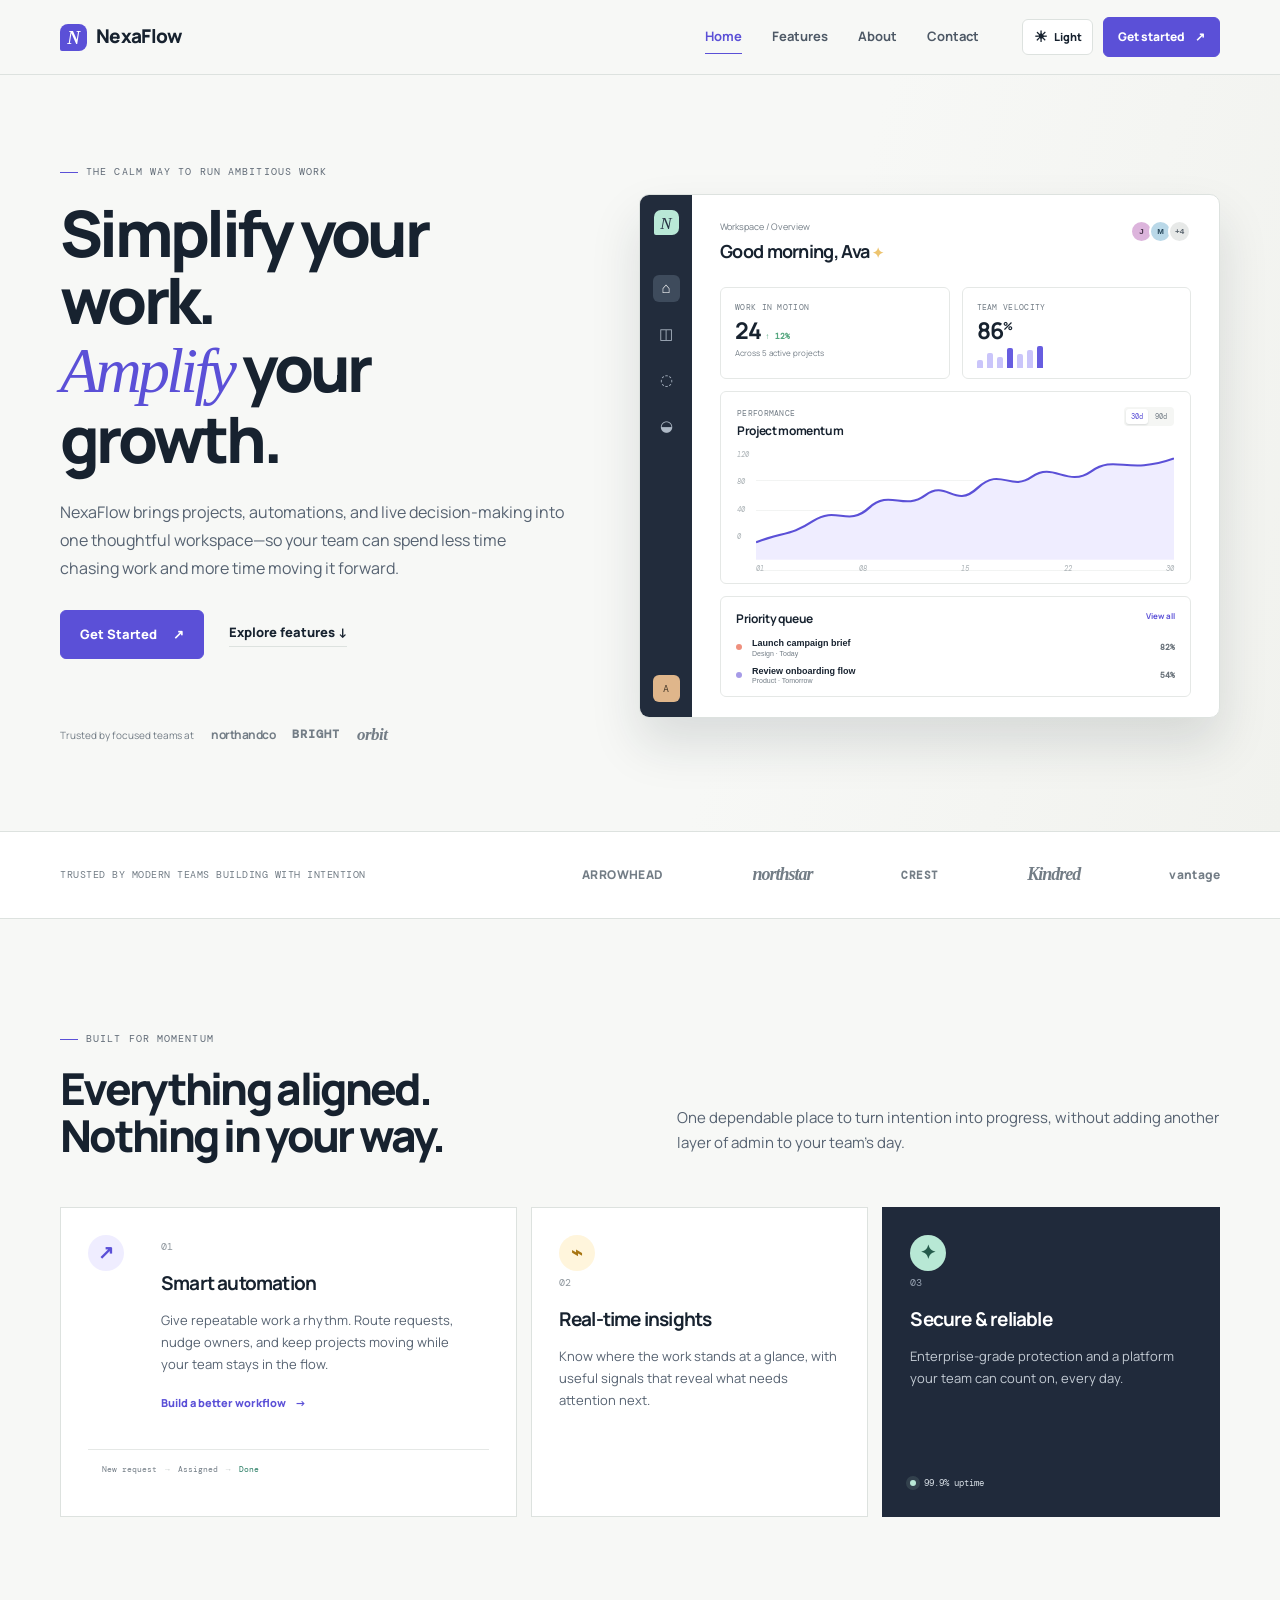
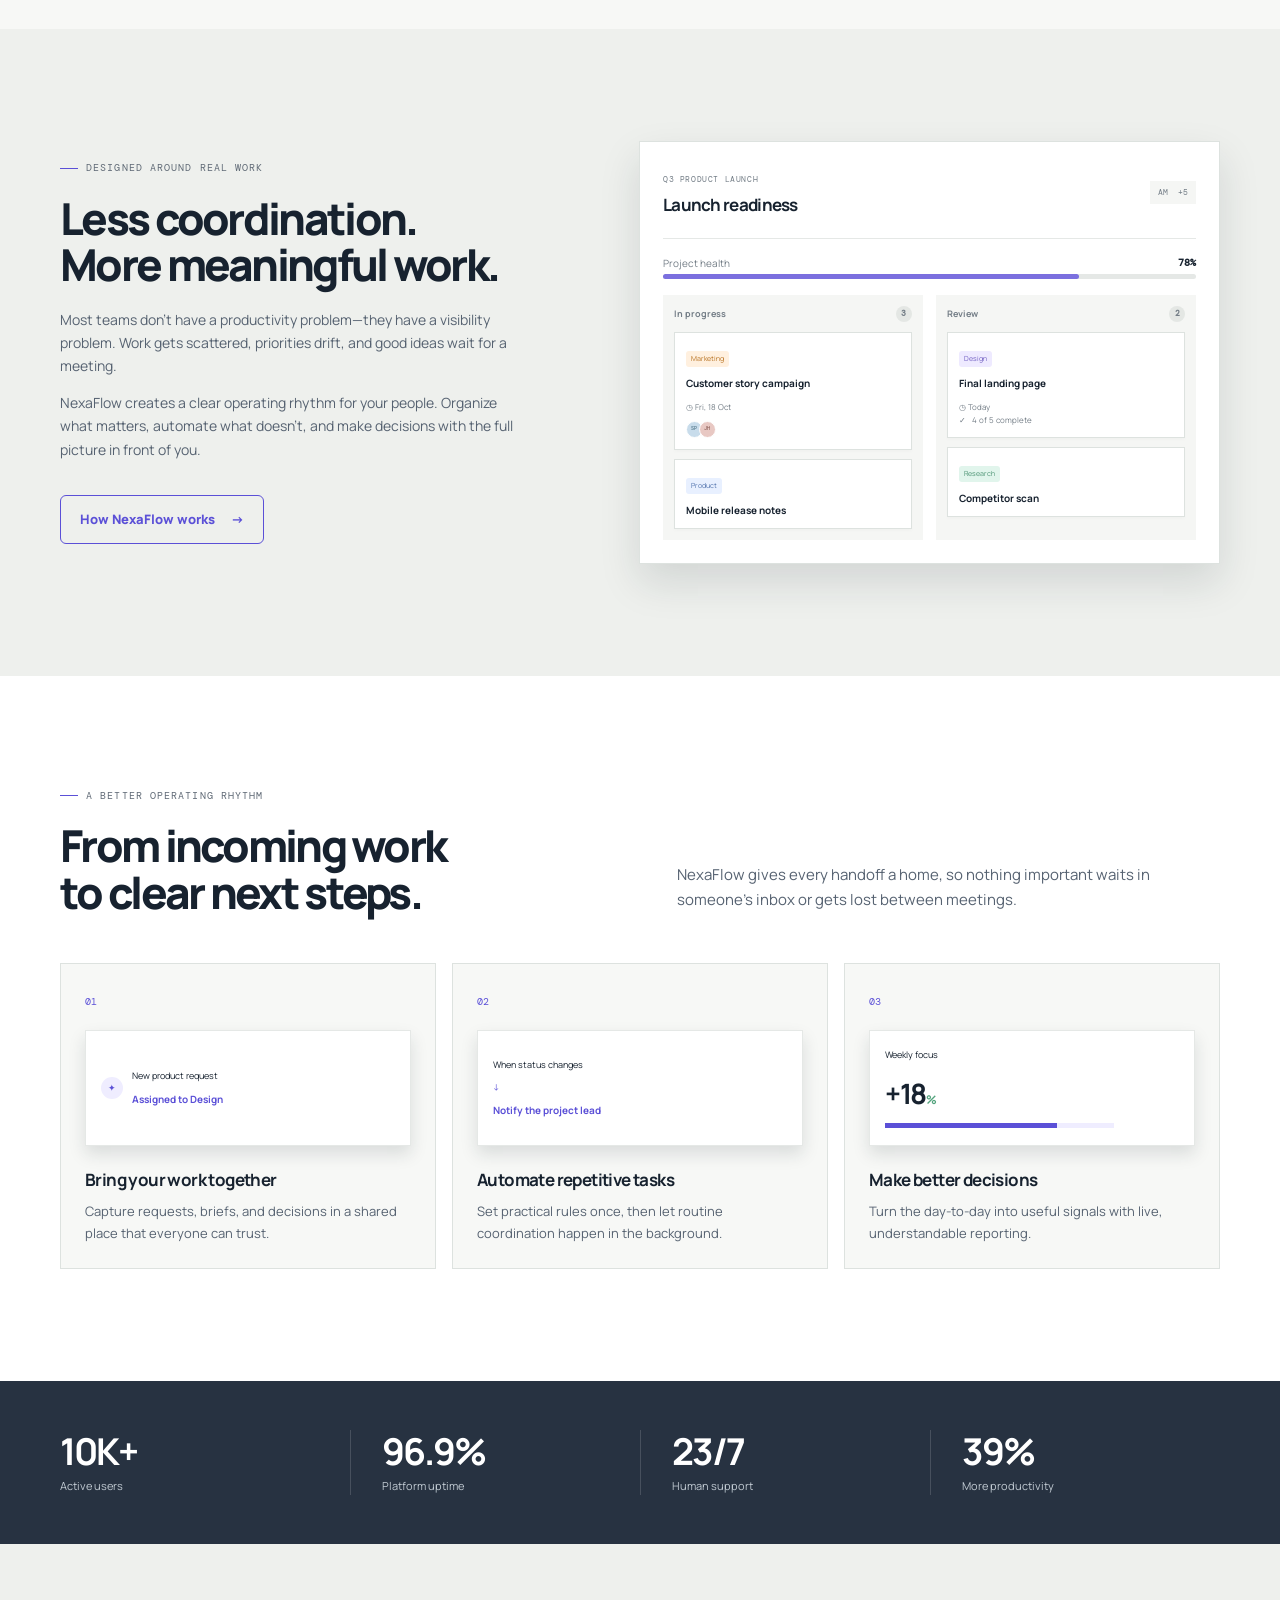
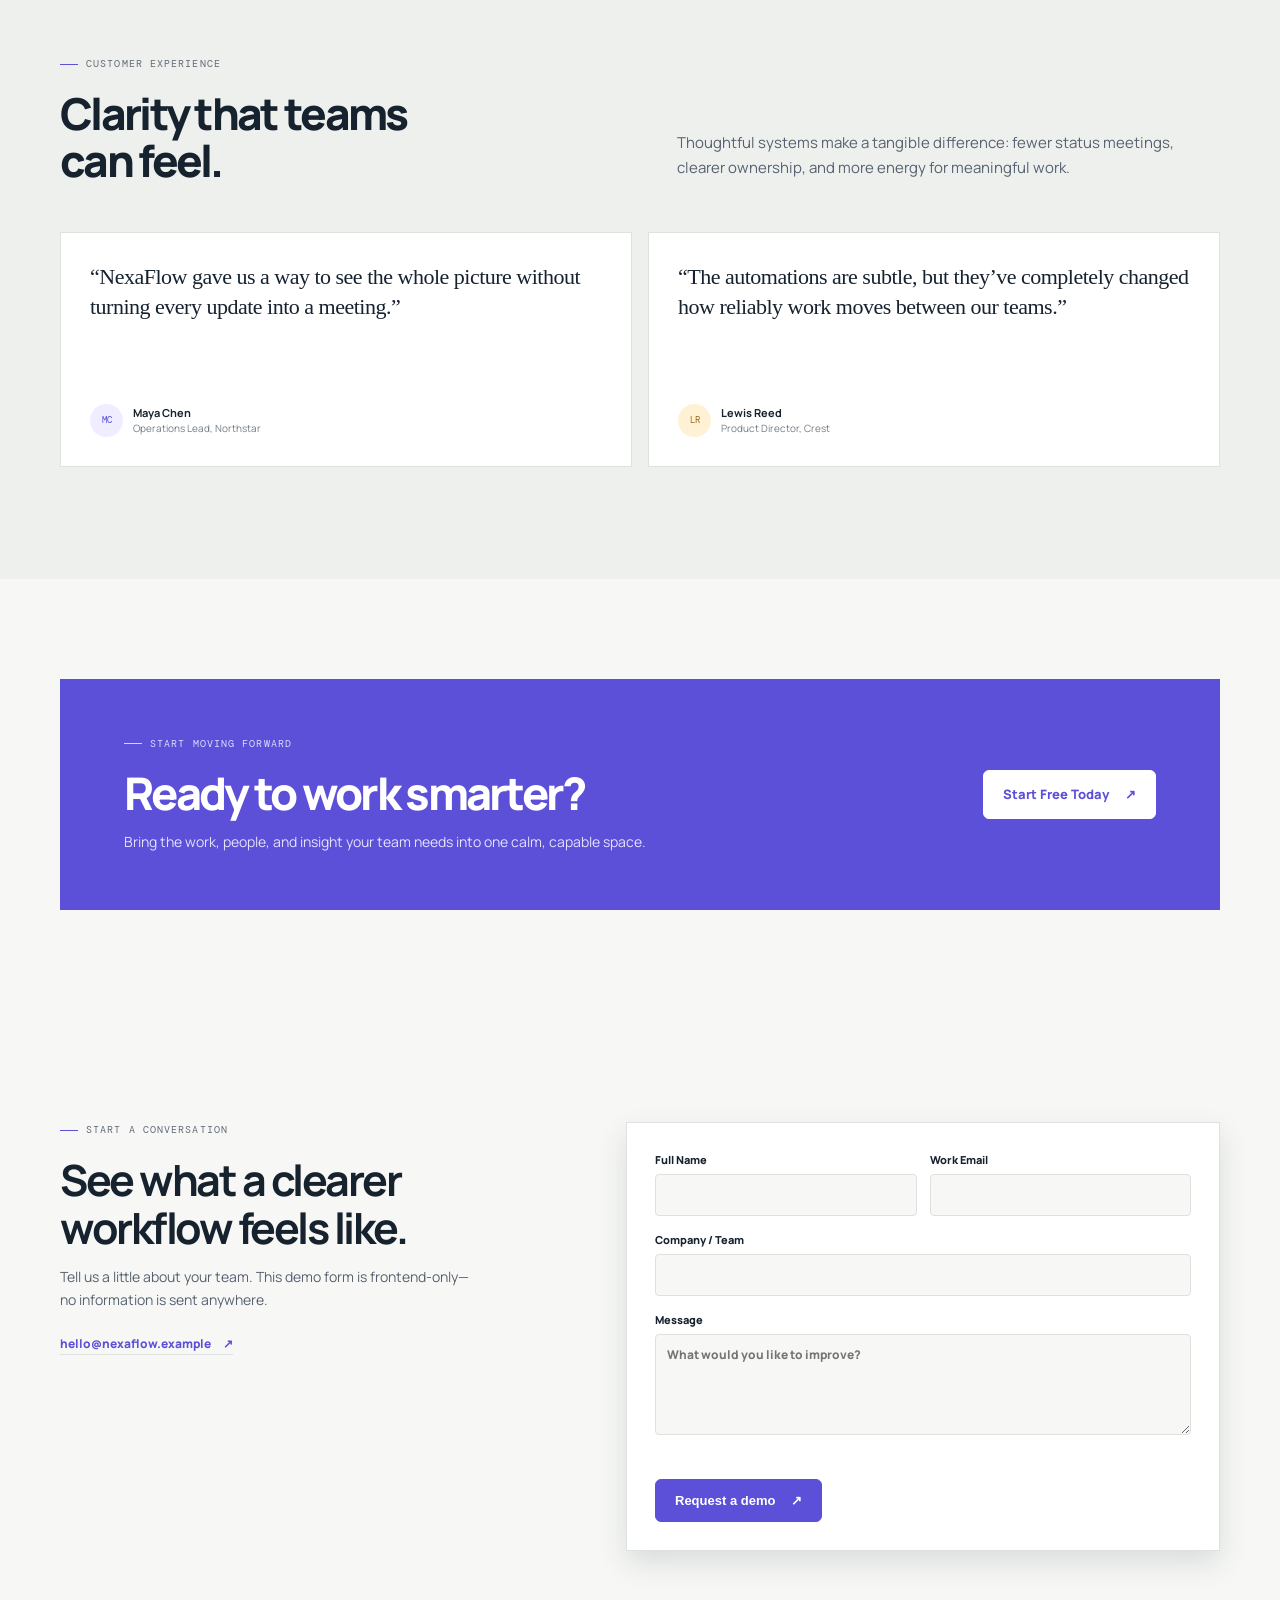
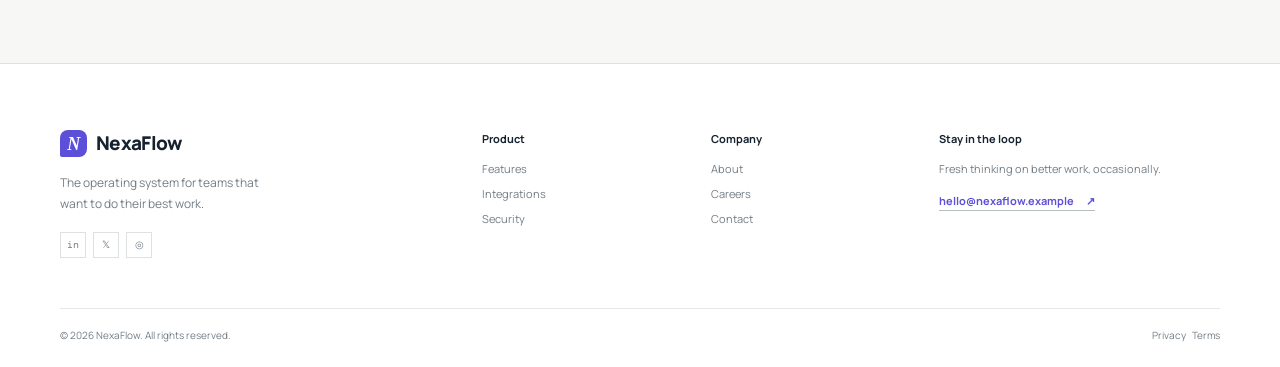
==== commit 578b207d: "xe" ====
--- a/index.html
+++ b/index.html
@@ -9,7 +9,7 @@
     <link rel="preconnect" href="https://fonts.gstatic.com" crossorigin />
     <link href="https://fonts.googleapis.com/css2?family=DM+Mono:wght@400;500&family=Manrope:wght@400;500;600;700;800&display=swap" rel="stylesheet" />
     <link rel="stylesheet" href="/WebDev-L1-LandingPage/style.css" />
-    <script src="app.js" defer></script>
+    <script src="/WebDev-L1-LandingPage/app.js" defer></script>
   </head>
   <body>
     <header class="site-header">
